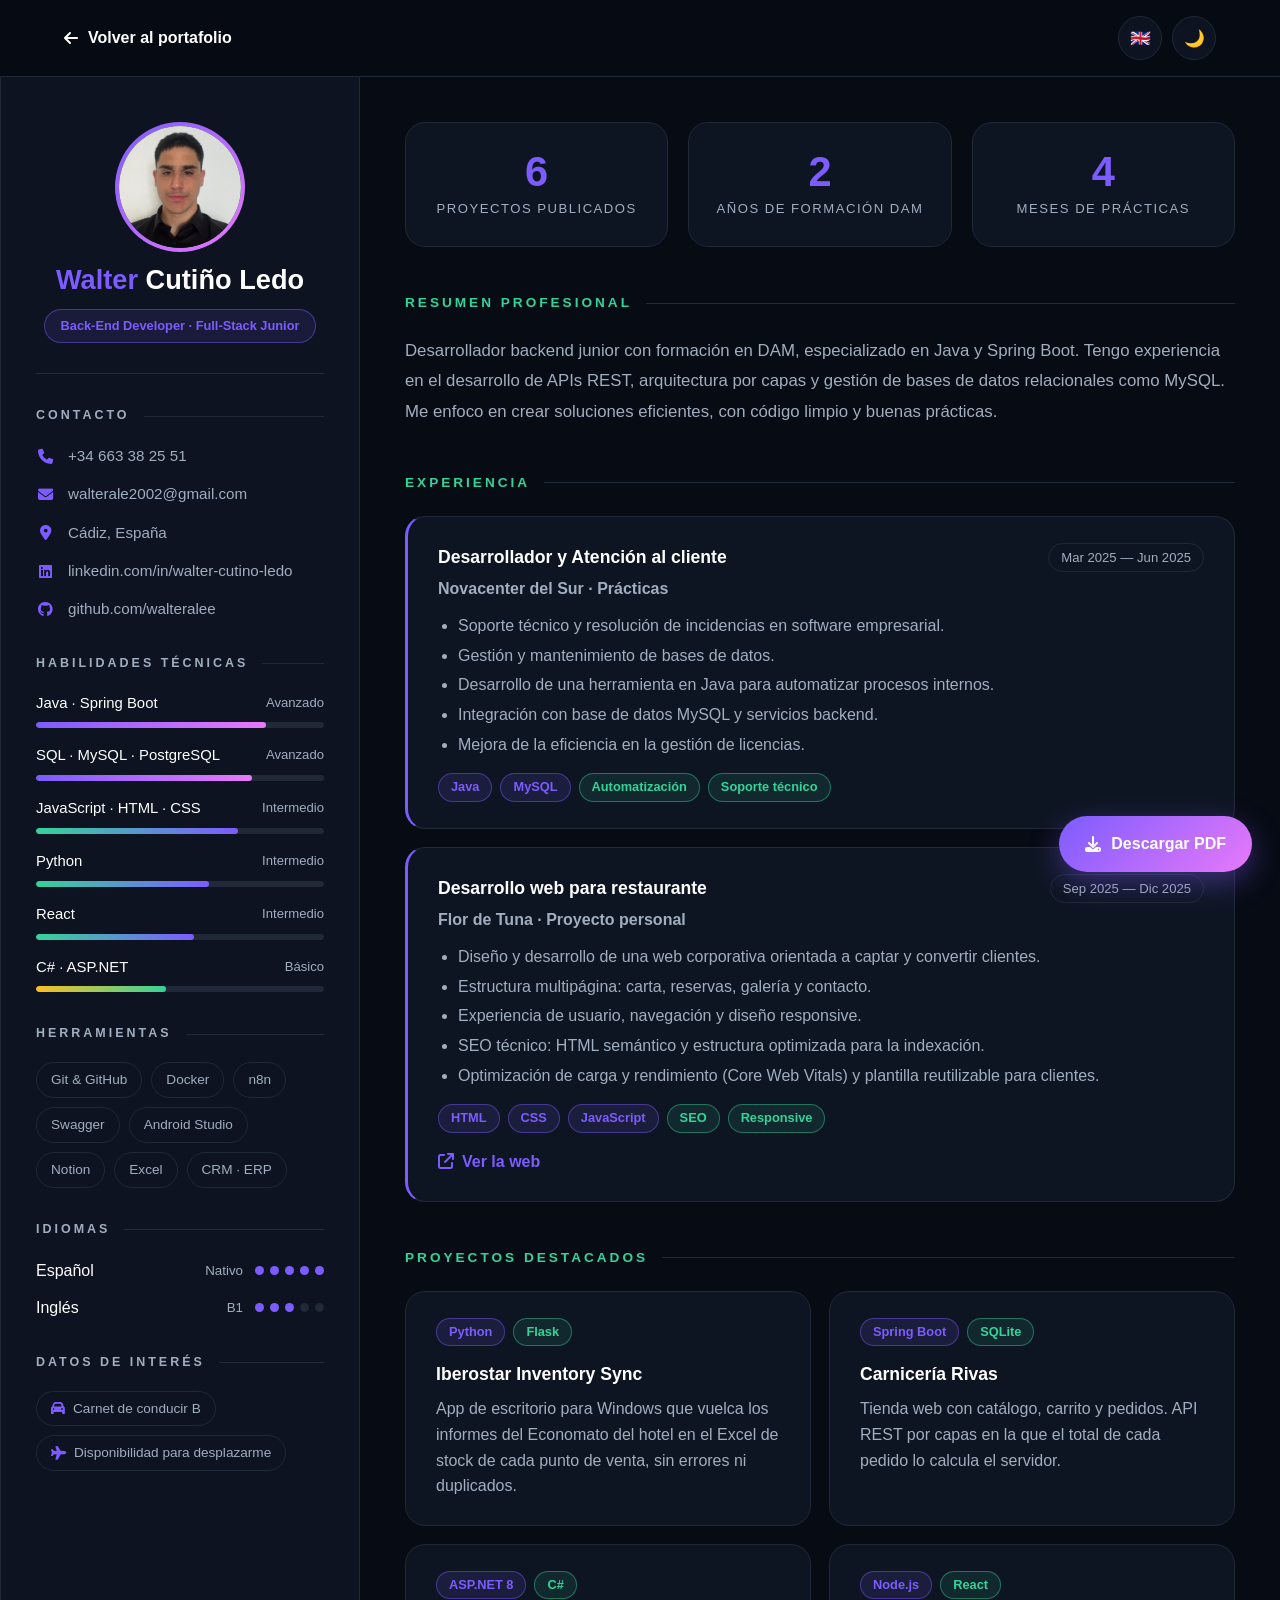
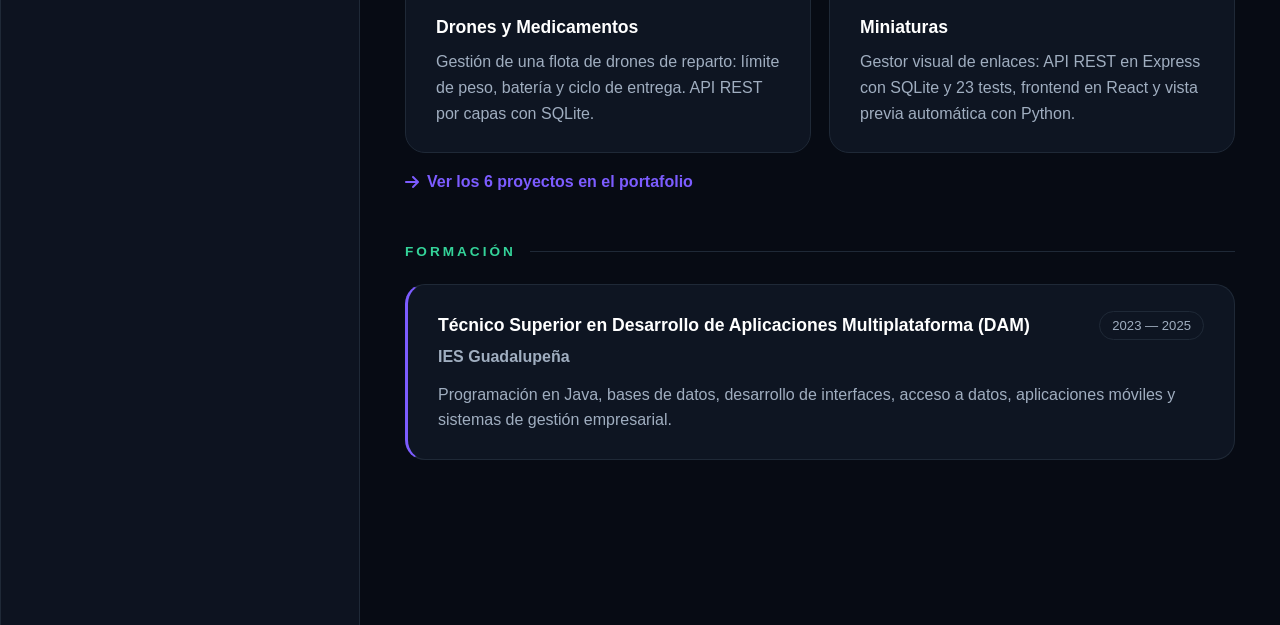
==== cv.html @ a4962644 "Añade el CV online en español e inglés, basado en el CV real y en el diseño del de Fátima" ====
<!doctype html>

<html lang="es">

<head>
  <meta charset="UTF-8" />
  <meta name="viewport" content="width=device-width, initial-scale=1.0" />

  <title>CV · Walter Cutiño Ledo</title>

  <link rel="icon" type="image/png" href="imagenes/logo.png" />

  <!-- ?v=fecha: al cambiar los estilos o scripts se sube la fecha y los navegadores descargan la versión nueva -->
  <link rel="stylesheet" href="css/cv.css?v=2026-10-24b" />

  <link rel="stylesheet" href="https://cdnjs.cloudflare.com/ajax/libs/font-awesome/6.5.2/css/all.min.css" />
</head>

<body>
  <!-- ========================= -->
  <!-- BARRA SUPERIOR -->
  <!-- ========================= -->

  <header class="cv-barra">
    <a href="index.html" class="cv-volver">
      <i class="fas fa-arrow-left"></i>
      <span class="es">Volver al portafolio</span>
      <span class="en">Back to portfolio</span>
    </a>

    <div class="cv-acciones">
      <button id="cvIdioma" title="Cambiar idioma / Change language">🇬🇧</button>
      <button id="cvTema" title="Cambiar tema">🌙</button>
    </div>
  </header>

  <main class="cv">
    <!-- ========================= -->
    <!-- COLUMNA LATERAL -->
    <!-- ========================= -->

    <aside class="cv-lateral">
      <div class="cv-perfil">
        <img class="cv-foto" src="imagenes/FOTO_LINKEDIN_ACTUAL.jpeg" alt="Walter Cutiño Ledo" />

        <h1 class="cv-nombre"><span>Walter</span> Cutiño Ledo</h1>

        <span class="cv-puesto">Back-End Developer · Full-Stack Junior</span>
      </div>

      <!-- CONTACTO -->
      <section class="cv-bloque">
        <h2 class="cv-titulo-lateral"><span class="es">Contacto</span><span class="en">Contact</span></h2>

        <ul class="cv-contacto">
          <li>
            <i class="fas fa-phone"></i>
            <a href="tel:+34663382551">+34 663 38 25 51</a>
          </li>
          <li>
            <i class="fas fa-envelope"></i>
            <a href="mailto:walterale2002@gmail.com">walterale2002@gmail.com</a>
          </li>
          <li>
            <i class="fas fa-location-dot"></i>
            <span class="es">Cádiz, España</span>
            <span class="en">Cádiz, Spain</span>
          </li>
          <li>
            <i class="fab fa-linkedin"></i>
            <a href="https://www.linkedin.com/in/walter-cutino-ledo/" target="_blank" rel="noopener">linkedin.com/in/walter-cutino-ledo</a>
          </li>
          <li>
            <i class="fab fa-github"></i>
            <a href="https://github.com/walteralee" target="_blank" rel="noopener">github.com/walteralee</a>
          </li>
        </ul>
      </section>

      <!-- HABILIDADES TÉCNICAS -->
      <section class="cv-bloque">
        <h2 class="cv-titulo-lateral"><span class="es">Habilidades técnicas</span><span class="en">Technical skills</span></h2>

        <div class="cv-habilidades">
          <div class="cv-habilidad" style="--nivel: 80%">
            <div class="cv-habilidad-cabecera">
              <span>Java · Spring Boot</span>
              <span class="cv-nivel"><span class="es">Avanzado</span><span class="en">Advanced</span></span>
            </div>
            <div class="cv-barra-nivel"><span></span></div>
          </div>

          <div class="cv-habilidad" style="--nivel: 75%">
            <div class="cv-habilidad-cabecera">
              <span>SQL · MySQL · PostgreSQL</span>
              <span class="cv-nivel"><span class="es">Avanzado</span><span class="en">Advanced</span></span>
            </div>
            <div class="cv-barra-nivel"><span></span></div>
          </div>

          <div class="cv-habilidad cv-habilidad-verde" style="--nivel: 70%">
            <div class="cv-habilidad-cabecera">
              <span>JavaScript · HTML · CSS</span>
              <span class="cv-nivel"><span class="es">Intermedio</span><span class="en">Intermediate</span></span>
            </div>
            <div class="cv-barra-nivel"><span></span></div>
          </div>

          <div class="cv-habilidad cv-habilidad-verde" style="--nivel: 60%">
            <div class="cv-habilidad-cabecera">
              <span>Python</span>
              <span class="cv-nivel"><span class="es">Intermedio</span><span class="en">Intermediate</span></span>
            </div>
            <div class="cv-barra-nivel"><span></span></div>
          </div>

          <div class="cv-habilidad cv-habilidad-verde" style="--nivel: 55%">
            <div class="cv-habilidad-cabecera">
              <span>React</span>
              <span class="cv-nivel"><span class="es">Intermedio</span><span class="en">Intermediate</span></span>
            </div>
            <div class="cv-barra-nivel"><span></span></div>
          </div>

          <div class="cv-habilidad cv-habilidad-amarillo" style="--nivel: 45%">
            <div class="cv-habilidad-cabecera">
              <span>C# · ASP.NET</span>
              <span class="cv-nivel"><span class="es">Básico</span><span class="en">Beginner</span></span>
            </div>
            <div class="cv-barra-nivel"><span></span></div>
          </div>
        </div>
      </section>

      <!-- HERRAMIENTAS -->
      <section class="cv-bloque">
        <h2 class="cv-titulo-lateral"><span class="es">Herramientas</span><span class="en">Tools</span></h2>

        <div class="cv-chips">
          <span class="cv-chip">Git &amp; GitHub</span>
          <span class="cv-chip">Docker</span>
          <span class="cv-chip">n8n</span>
          <span class="cv-chip">Swagger</span>
          <span class="cv-chip">Android Studio</span>
          <span class="cv-chip">Notion</span>
          <span class="cv-chip">Excel</span>
          <span class="cv-chip">CRM · ERP</span>
        </div>
      </section>

      <!-- IDIOMAS -->
      <section class="cv-bloque">
        <h2 class="cv-titulo-lateral"><span class="es">Idiomas</span><span class="en">Languages</span></h2>

        <ul class="cv-idiomas">
          <li>
            <span><span class="es">Español</span><span class="en">Spanish</span></span>
            <span class="cv-idioma-nivel">
              <small class="es">Nativo</small><small class="en">Native</small>
              <span class="cv-puntos" aria-hidden="true"><i class="lleno"></i><i class="lleno"></i><i class="lleno"></i><i class="lleno"></i><i class="lleno"></i></span>
            </span>
          </li>
          <li>
            <span><span class="es">Inglés</span><span class="en">English</span></span>
            <span class="cv-idioma-nivel">
              <small>B1</small>
              <span class="cv-puntos" aria-hidden="true"><i class="lleno"></i><i class="lleno"></i><i class="lleno"></i><i></i><i></i></span>
            </span>
          </li>
        </ul>
      </section>

      <!-- DATOS DE INTERÉS -->
      <section class="cv-bloque">
        <h2 class="cv-titulo-lateral"><span class="es">Datos de interés</span><span class="en">Other details</span></h2>

        <div class="cv-chips">
          <span class="cv-chip">
            <i class="fas fa-car"></i>
            <span class="es">Carnet de conducir B</span>
            <span class="en">B driving licence</span>
          </span>
          <span class="cv-chip">
            <i class="fas fa-plane"></i>
            <span class="es">Disponibilidad para desplazarme</span>
            <span class="en">Willing to travel</span>
          </span>
        </div>
      </section>
    </aside>

    <!-- ========================= -->
    <!-- COLUMNA PRINCIPAL -->
    <!-- ========================= -->

    <div class="cv-principal">
      <!-- CIFRAS -->
      <div class="cv-cifras">
        <div class="cv-cifra">
          <strong>6</strong>
          <span class="es">Proyectos publicados</span>
          <span class="en">Published projects</span>
        </div>
        <div class="cv-cifra">
          <strong>2</strong>
          <span class="es">Años de formación DAM</span>
          <span class="en">Years of DAM training</span>
        </div>
        <div class="cv-cifra">
          <strong>4</strong>
          <span class="es">Meses de prácticas</span>
          <span class="en">Months of internship</span>
        </div>
      </div>

      <!-- RESUMEN -->
      <section class="cv-seccion">
        <h2 class="cv-titulo"><span class="es">Resumen profesional</span><span class="en">Professional summary</span></h2>

        <p class="cv-resumen es">
          Desarrollador backend junior con formación en DAM, especializado en Java y Spring Boot. Tengo experiencia en
          el desarrollo de APIs REST, arquitectura por capas y gestión de bases de datos relacionales como MySQL.
          Me enfoco en crear soluciones eficientes, con código limpio y buenas prácticas.
        </p>
        <p class="cv-resumen en">
          Junior backend developer with a degree in Multiplatform Application Development (DAM), specialised in Java
          and Spring Boot. Experienced in REST API development, layered architecture and relational database
          management with MySQL. Focused on building efficient solutions with clean code and best practices.
        </p>
      </section>

      <!-- EXPERIENCIA -->
      <section class="cv-seccion">
        <h2 class="cv-titulo"><span class="es">Experiencia</span><span class="en">Experience</span></h2>

        <article class="cv-tarjeta cv-tarjeta-linea">
          <div class="cv-tarjeta-cabecera">
            <h3>
              <span class="es">Desarrollador y Atención al cliente</span>
              <span class="en">Developer and Customer Support</span>
            </h3>
            <span class="cv-fecha">
              <span class="es">Mar 2025 — Jun 2025</span>
              <span class="en">Mar 2025 — Jun 2025</span>
            </span>
          </div>

          <p class="cv-lugar">
            Novacenter del Sur ·
            <span class="es">Prácticas</span>
            <span class="en">Internship</span>
          </p>

          <ul class="cv-puntos-lista es">
            <li>Soporte técnico y resolución de incidencias en software empresarial.</li>
            <li>Gestión y mantenimiento de bases de datos.</li>
            <li>Desarrollo de una herramienta en Java para automatizar procesos internos.</li>
            <li>Integración con base de datos MySQL y servicios backend.</li>
            <li>Mejora de la eficiencia en la gestión de licencias.</li>
          </ul>
          <ul class="cv-puntos-lista en">
            <li>Provided technical support and resolved issues in enterprise software.</li>
            <li>Managed and maintained databases.</li>
            <li>Developed a Java tool to automate internal processes.</li>
            <li>Integrated solutions with MySQL databases and backend services.</li>
            <li>Improved efficiency in licence management.</li>
          </ul>

          <div class="cv-etiquetas">
            <span class="cv-etiqueta">Java</span>
            <span class="cv-etiqueta">MySQL</span>
            <span class="cv-etiqueta cv-etiqueta-verde">
              <span class="es">Automatización</span><span class="en">Automation</span>
            </span>
            <span class="cv-etiqueta cv-etiqueta-verde">
              <span class="es">Soporte técnico</span><span class="en">Technical support</span>
            </span>
          </div>
        </article>

        <article class="cv-tarjeta cv-tarjeta-linea">
          <div class="cv-tarjeta-cabecera">
            <h3>
              <span class="es">Desarrollo web para restaurante</span>
              <span class="en">Restaurant web development</span>
            </h3>
            <span class="cv-fecha">
              <span class="es">Sep 2025 — Dic 2025</span>
              <span class="en">Sep 2025 — Dec 2025</span>
            </span>
          </div>

          <p class="cv-lugar">
            Flor de Tuna ·
            <span class="es">Proyecto personal</span>
            <span class="en">Personal project</span>
          </p>

          <ul class="cv-puntos-lista es">
            <li>Diseño y desarrollo de una web corporativa orientada a captar y convertir clientes.</li>
            <li>Estructura multipágina: carta, reservas, galería y contacto.</li>
            <li>Experiencia de usuario, navegación y diseño responsive.</li>
            <li>SEO técnico: HTML semántico y estructura optimizada para la indexación.</li>
            <li>Optimización de carga y rendimiento (Core Web Vitals) y plantilla reutilizable para clientes.</li>
          </ul>
          <ul class="cv-puntos-lista en">
            <li>Designed and built a corporate website focused on customer acquisition and conversion.</li>
            <li>Multi-page structure: menu, reservations, gallery and contact.</li>
            <li>User experience, navigation and responsive design.</li>
            <li>Technical SEO: semantic HTML and an indexing-friendly structure.</li>
            <li>Load-speed and performance optimisation (Core Web Vitals) and a reusable template for clients.</li>
          </ul>

          <div class="cv-etiquetas">
            <span class="cv-etiqueta">HTML</span>
            <span class="cv-etiqueta">CSS</span>
            <span class="cv-etiqueta">JavaScript</span>
            <span class="cv-etiqueta cv-etiqueta-verde">SEO</span>
            <span class="cv-etiqueta cv-etiqueta-verde">Responsive</span>
          </div>

          <a class="cv-enlace" href="https://flor-de-tuna-brasas.netlify.app/" target="_blank" rel="noopener">
            <i class="fas fa-arrow-up-right-from-square"></i>
            <span class="es">Ver la web</span>
            <span class="en">View website</span>
          </a>
        </article>
      </section>

      <!-- PROYECTOS DESTACADOS -->
      <section class="cv-seccion">
        <h2 class="cv-titulo"><span class="es">Proyectos destacados</span><span class="en">Key projects</span></h2>

        <div class="cv-proyectos">
          <a class="cv-tarjeta cv-proyecto" href="https://github.com/walteralee/iberostar-inventory-sync" target="_blank" rel="noopener">
            <div class="cv-etiquetas">
              <span class="cv-etiqueta">Python</span>
              <span class="cv-etiqueta cv-etiqueta-verde">Flask</span>
            </div>
            <h3>Iberostar Inventory Sync</h3>
            <p class="es">App de escritorio para Windows que vuelca los informes del Economato del hotel en el Excel de stock de cada punto de venta, sin errores ni duplicados.</p>
            <p class="en">Windows desktop app that loads the hotel storeroom reports into each outlet's stock Excel, with no errors or duplicates.</p>
          </a>

          <a class="cv-tarjeta cv-proyecto" href="https://github.com/walteralee/springboot-carniceria-rivas" target="_blank" rel="noopener">
            <div class="cv-etiquetas">
              <span class="cv-etiqueta">Spring Boot</span>
              <span class="cv-etiqueta cv-etiqueta-verde">SQLite</span>
            </div>
            <h3>Carnicería Rivas</h3>
            <p class="es">Tienda web con catálogo, carrito y pedidos. API REST por capas en la que el total de cada pedido lo calcula el servidor.</p>
            <p class="en">Web shop with catalogue, cart and orders. Layered REST API where the server calculates every order total.</p>
          </a>

          <a class="cv-tarjeta cv-proyecto" href="https://github.com/walteralee/Drones-y-Medicamentos-ASP.NET" target="_blank" rel="noopener">
            <div class="cv-etiquetas">
              <span class="cv-etiqueta">ASP.NET 8</span>
              <span class="cv-etiqueta cv-etiqueta-verde">C#</span>
            </div>
            <h3>Drones y Medicamentos</h3>
            <p class="es">Gestión de una flota de drones de reparto: límite de peso, batería y ciclo de entrega. API REST por capas con SQLite.</p>
            <p class="en">Management of a delivery drone fleet: weight limits, battery and delivery cycle. Layered REST API with SQLite.</p>
          </a>

          <a class="cv-tarjeta cv-proyecto" href="https://github.com/walteralee/Miniaturas" target="_blank" rel="noopener">
            <div class="cv-etiquetas">
              <span class="cv-etiqueta">Node.js</span>
              <span class="cv-etiqueta cv-etiqueta-verde">React</span>
            </div>
            <h3>Miniaturas</h3>
            <p class="es">Gestor visual de enlaces: API REST en Express con SQLite y 23 tests, frontend en React y vista previa automática con Python.</p>
            <p class="en">Visual link manager: Express REST API with SQLite and 23 tests, React frontend and automatic previews with Python.</p>
          </a>
        </div>

        <a class="cv-enlace" href="index.html#proyectos">
          <i class="fas fa-arrow-right"></i>
          <span class="es">Ver los 6 proyectos en el portafolio</span>
          <span class="en">See all 6 projects in the portfolio</span>
        </a>
      </section>

      <!-- FORMACIÓN -->
      <section class="cv-seccion">
        <h2 class="cv-titulo"><span class="es">Formación</span><span class="en">Education</span></h2>

        <article class="cv-tarjeta cv-tarjeta-linea">
          <div class="cv-tarjeta-cabecera">
            <h3>
              <span class="es">Técnico Superior en Desarrollo de Aplicaciones Multiplataforma (DAM)</span>
              <span class="en">Higher Technician in Multiplatform Application Development (DAM)</span>
            </h3>
            <span class="cv-fecha">2023 — 2025</span>
          </div>

          <p class="cv-lugar">IES Guadalupeña</p>

          <p class="es">
            Programación en Java, bases de datos, desarrollo de interfaces, acceso a datos, aplicaciones móviles y
            sistemas de gestión empresarial.
          </p>
          <p class="en">
            Java programming, databases, user interface development, data access, mobile applications and enterprise
            management systems.
          </p>
        </article>
      </section>
    </div>
  </main>

  <!-- ========================= -->
  <!-- DESCARGAR PDF -->
  <!-- ========================= -->

  <a href="docs/Curriculum_Programador_Walter_Cutino_Ledo.pdf" download class="cv-descargar es">
    <i class="fas fa-download"></i> Descargar PDF
  </a>
  <a href="docs/Walter_Cutino_Ledo_Software_Developer_CV.pdf" download class="cv-descargar en">
    <i class="fas fa-download"></i> Download PDF
  </a>

  <script src="js/cv.js?v=2026-10-24b"></script>
</body>

</html>
---- css/cv.css ----
/* ==========================================================
   CV ONLINE — mismas variables y colores que el portafolio
========================================================== */

* {
  margin: 0;
  padding: 0;
  box-sizing: border-box;
}

:root {
  --bg-primary: #070b14;
  --bg-secondary: #0d1320;

  --card-bg: rgba(17, 24, 39, 0.75);

  --text-primary: #ffffff;
  --text-secondary: #a0aec0;

  --accent: #7c5cff;
  --accent-2: #e879f9;
  --verde: #34d399;
  --amarillo: #fbbf24;

  --border: #1f2937;
}

body.light-mode {
  --bg-primary: #f5f7fa;
  --bg-secondary: #ffffff;

  --card-bg: rgba(255, 255, 255, 0.9);

  --text-primary: #111827;
  --text-secondary: #4b5563;

  --verde: #059669;
  --amarillo: #d97706;

  --border: #d1d5db;
}

body {
  background: var(--bg-primary);
  color: var(--text-primary);

  font-family: "Segoe UI", sans-serif;

  line-height: 1.6;

  transition:
    background 0.3s,
    color 0.3s;
}

a {
  color: inherit;
}

/* ----------------------------------------------------------
   BARRA SUPERIOR
---------------------------------------------------------- */

.cv-barra {
  position: sticky;
  top: 0;

  z-index: 100;

  display: flex;

  justify-content: space-between;
  align-items: center;

  padding: 16px 5%;

  background: rgba(7, 11, 20, 0.88);

  backdrop-filter: blur(12px);

  border-bottom: 1px solid var(--border);
}

body.light-mode .cv-barra {
  background: rgba(255, 255, 255, 0.9);
}

.cv-volver {
  display: inline-flex;

  align-items: center;

  gap: 10px;

  color: var(--text-primary);

  font-weight: 700;

  text-decoration: none;

  transition: 0.3s;
}

.cv-volver:hover {
  color: var(--accent);
}

.cv-acciones {
  display: flex;

  gap: 10px;
}

.cv-acciones button {
  width: 44px;
  height: 44px;

  border: 1px solid var(--border);
  border-radius: 50%;

  background: var(--bg-secondary);

  color: var(--text-primary);

  font-size: 1.05rem;

  cursor: pointer;

  transition: 0.3s;
}

.cv-acciones button:hover {
  border-color: var(--accent);
}

/* ----------------------------------------------------------
   ESTRUCTURA EN DOS COLUMNAS
---------------------------------------------------------- */

.cv {
  max-width: 1300px;

  margin: 0 auto;

  display: grid;

  grid-template-columns: 360px minmax(0, 1fr);

  min-height: calc(100vh - 77px);
}

/* ----------------------------------------------------------
   COLUMNA LATERAL
---------------------------------------------------------- */

.cv-lateral {
  padding: 45px 35px 60px;

  background: var(--bg-secondary);

  border-right: 1px solid var(--border);
  border-left: 1px solid var(--border);
}

.cv-perfil {
  display: flex;

  flex-direction: column;

  align-items: center;

  gap: 12px;

  padding-bottom: 30px;

  border-bottom: 1px solid var(--border);

  text-align: center;
}

.cv-foto {
  width: 130px;
  height: 130px;

  object-fit: cover;

  border-radius: 50%;

  /* Borde degradado como en el portafolio */
  border: 4px solid transparent;

  background:
    linear-gradient(var(--bg-secondary), var(--bg-secondary)) padding-box,
    linear-gradient(135deg, var(--accent), var(--accent-2)) border-box;
}

.cv-nombre {
  font-size: 1.7rem;

  line-height: 1.2;
}

.cv-nombre span {
  color: var(--accent);
}

.cv-puesto {
  padding: 6px 16px;

  border: 1px solid rgba(124, 92, 255, 0.45);
  border-radius: 999px;

  background: rgba(124, 92, 255, 0.12);

  color: var(--accent);

  font-size: 0.8rem;
  font-weight: 700;

  white-space: nowrap;
}

.cv-bloque {
  margin-top: 32px;
}

/* Título pequeño con una línea a la derecha */
.cv-titulo-lateral,
.cv-titulo {
  display: flex;

  align-items: center;

  gap: 14px;

  font-weight: 800;

  letter-spacing: 3px;

  text-transform: uppercase;
}

.cv-titulo-lateral {
  margin-bottom: 18px;

  color: var(--text-secondary);

  font-size: 0.78rem;
}

.cv-titulo-lateral::after,
.cv-titulo::after {
  content: "";

  flex: 1;

  height: 1px;

  background: var(--border);
}

/* Contacto */
.cv-contacto {
  display: flex;

  flex-direction: column;

  gap: 14px;

  list-style: none;
}

.cv-contacto li {
  display: flex;

  align-items: center;

  gap: 14px;

  color: var(--text-secondary);

  font-size: 0.95rem;
}

.cv-contacto i {
  width: 18px;

  color: var(--accent);

  text-align: center;
}

.cv-contacto a {
  text-decoration: none;

  overflow-wrap: anywhere;

  transition: 0.3s;
}

.cv-contacto a:hover {
  color: var(--accent);
}

/* Habilidades con barra */
.cv-habilidades {
  display: flex;

  flex-direction: column;

  gap: 16px;
}

.cv-habilidad-cabecera {
  display: flex;

  justify-content: space-between;

  gap: 10px;

  margin-bottom: 7px;

  font-size: 0.93rem;
}

.cv-nivel {
  flex-shrink: 0;

  color: var(--text-secondary);

  font-size: 0.82rem;
}

.cv-barra-nivel {
  height: 6px;

  border-radius: 999px;

  background: var(--border);

  overflow: hidden;
}

.cv-barra-nivel span {
  display: block;

  width: var(--nivel);
  height: 100%;

  border-radius: inherit;

  background: linear-gradient(90deg, var(--accent), var(--accent-2));
}

.cv-habilidad-verde .cv-barra-nivel span {
  background: linear-gradient(90deg, var(--verde), var(--accent));
}

.cv-habilidad-amarillo .cv-barra-nivel span {
  background: linear-gradient(90deg, var(--amarillo), var(--verde));
}

/* Chips */
.cv-chips {
  display: flex;

  flex-wrap: wrap;

  gap: 9px;
}

.cv-chip {
  display: inline-flex;

  align-items: center;

  gap: 8px;

  padding: 6px 14px;

  border: 1px solid var(--border);
  border-radius: 999px;

  color: var(--text-secondary);

  font-size: 0.85rem;
}

.cv-chip i {
  color: var(--accent);
}

/* Idiomas con puntos */
.cv-idiomas {
  display: flex;

  flex-direction: column;

  gap: 12px;

  list-style: none;
}

.cv-idiomas li {
  display: flex;

  justify-content: space-between;
  align-items: center;
}

.cv-idioma-nivel {
  display: flex;

  align-items: center;

  gap: 12px;
}

.cv-idioma-nivel small {
  color: var(--text-secondary);
}

/* 5 puntos: los rellenos marcan el nivel */
.cv-puntos {
  display: flex;

  gap: 6px;
}

.cv-puntos i {
  width: 9px;
  height: 9px;

  border-radius: 50%;

  background: var(--border);
}

.cv-puntos i.lleno {
  background: var(--accent);
}

/* ----------------------------------------------------------
   COLUMNA PRINCIPAL
---------------------------------------------------------- */

.cv-principal {
  padding: 45px 45px 120px;
}

.cv-cifras {
  display: grid;

  grid-template-columns: repeat(3, 1fr);

  gap: 20px;

  margin-bottom: 45px;
}

.cv-cifra {
  padding: 26px 20px;

  border: 1px solid var(--border);
  border-radius: 20px;

  background: var(--card-bg);

  text-align: center;
}

.cv-cifra strong {
  display: block;

  color: var(--accent);

  font-size: 2.6rem;

  line-height: 1.1;
}

.cv-cifra span {
  color: var(--text-secondary);

  font-size: 0.82rem;

  letter-spacing: 1.5px;

  text-transform: uppercase;
}

.cv-seccion {
  margin-bottom: 45px;
}

.cv-titulo {
  margin-bottom: 22px;

  color: var(--verde);

  font-size: 0.85rem;
}

.cv-resumen {
  color: var(--text-secondary);

  font-size: 1.05rem;

  line-height: 1.8;
}

/* Tarjetas */
.cv-tarjeta {
  display: block;

  padding: 26px 30px;

  border: 1px solid var(--border);
  border-radius: 20px;

  background: var(--card-bg);

  text-decoration: none;
}

.cv-tarjeta + .cv-tarjeta {
  margin-top: 18px;
}

.cv-tarjeta-linea {
  border-left: 3px solid var(--accent);
}

.cv-tarjeta-cabecera {
  display: flex;

  justify-content: space-between;
  align-items: flex-start;

  gap: 15px;
}

.cv-tarjeta h3 {
  font-size: 1.1rem;
}

.cv-fecha {
  flex-shrink: 0;

  padding: 3px 12px;

  border: 1px solid var(--border);
  border-radius: 999px;

  color: var(--text-secondary);

  font-size: 0.82rem;

  white-space: nowrap;
}

.cv-lugar {
  margin: 4px 0 12px;

  color: var(--accent);
  font-weight: 600;
}

.cv-tarjeta p {
  color: var(--text-secondary);
}

.cv-puntos-lista {
  padding-left: 20px;

  color: var(--text-secondary);
}

.cv-puntos-lista li + li {
  margin-top: 4px;
}

.cv-etiquetas {
  display: flex;

  flex-wrap: wrap;

  gap: 8px;

  margin-top: 16px;
}

.cv-etiqueta {
  padding: 3px 12px;

  border: 1px solid rgba(124, 92, 255, 0.45);
  border-radius: 999px;

  background: rgba(124, 92, 255, 0.12);

  color: var(--accent);

  font-size: 0.8rem;
  font-weight: 700;
}

.cv-etiqueta-verde {
  border-color: rgba(52, 211, 153, 0.45);

  background: rgba(52, 211, 153, 0.1);

  color: var(--verde);
}

.cv-enlace {
  display: inline-flex;

  align-items: center;

  gap: 8px;

  margin-top: 16px;

  color: var(--accent);

  font-weight: 700;

  text-decoration: none;
}

.cv-enlace:hover {
  text-decoration: underline;
}

/* Proyectos en cuadrícula de 2 */
.cv-proyectos {
  display: grid;

  grid-template-columns: repeat(2, 1fr);

  gap: 18px;
}

.cv-proyectos .cv-tarjeta + .cv-tarjeta {
  margin-top: 0;
}

.cv-proyecto {
  transition:
    transform 0.3s,
    border-color 0.3s;
}

.cv-proyecto:hover {
  transform: translateY(-4px);

  border-color: var(--accent);
}

.cv-proyecto .cv-etiquetas {
  margin: 0 0 14px;
}

.cv-proyecto h3 {
  margin-bottom: 8px;
}

/* ----------------------------------------------------------
   BOTÓN FLOTANTE "DESCARGAR PDF"
---------------------------------------------------------- */

.cv-descargar {
  position: fixed;

  right: 28px;
  bottom: 28px;

  z-index: 100;

  display: inline-flex;

  align-items: center;

  gap: 10px;

  padding: 15px 26px;

  border-radius: 999px;

  background: linear-gradient(135deg, var(--accent), var(--accent-2));

  color: white;

  font-weight: 700;

  text-decoration: none;

  box-shadow: 0 10px 30px rgba(124, 92, 255, 0.4);

  transition: transform 0.3s;
}

.cv-descargar:hover {
  transform: translateY(-3px);
}

/* ==========================================================
   RESPONSIVE
========================================================== */

/* ----------------------------------------------------------
   TABLETS — HASTA 950 PX: una sola columna
---------------------------------------------------------- */

@media (max-width: 950px) {
  .cv {
    grid-template-columns: 1fr;
  }

  .cv-lateral {
    border-left: none;
    border-right: none;
    border-bottom: 1px solid var(--border);
  }
}

/* ----------------------------------------------------------
   MÓVILES — HASTA 600 PX
---------------------------------------------------------- */

@media (max-width: 600px) {
  .cv-lateral {
    padding: 35px 22px 40px;
  }

  .cv-principal {
    padding: 35px 18px 110px;
  }

  .cv-cifras {
    gap: 10px;
  }

  .cv-cifra {
    padding: 18px 8px;
  }

  .cv-cifra strong {
    font-size: 2rem;
  }

  .cv-cifra span {
    font-size: 0.68rem;

    letter-spacing: 0.5px;
  }

  .cv-proyectos {
    grid-template-columns: 1fr;
  }

  .cv-tarjeta {
    padding: 22px 20px;
  }

  .cv-tarjeta-cabecera {
    flex-direction: column;

    gap: 8px;
  }

  .cv-volver span {
    display: none;
  }

  .cv-descargar {
    right: 16px;
    bottom: 16px;

    padding: 13px 20px;
  }
}
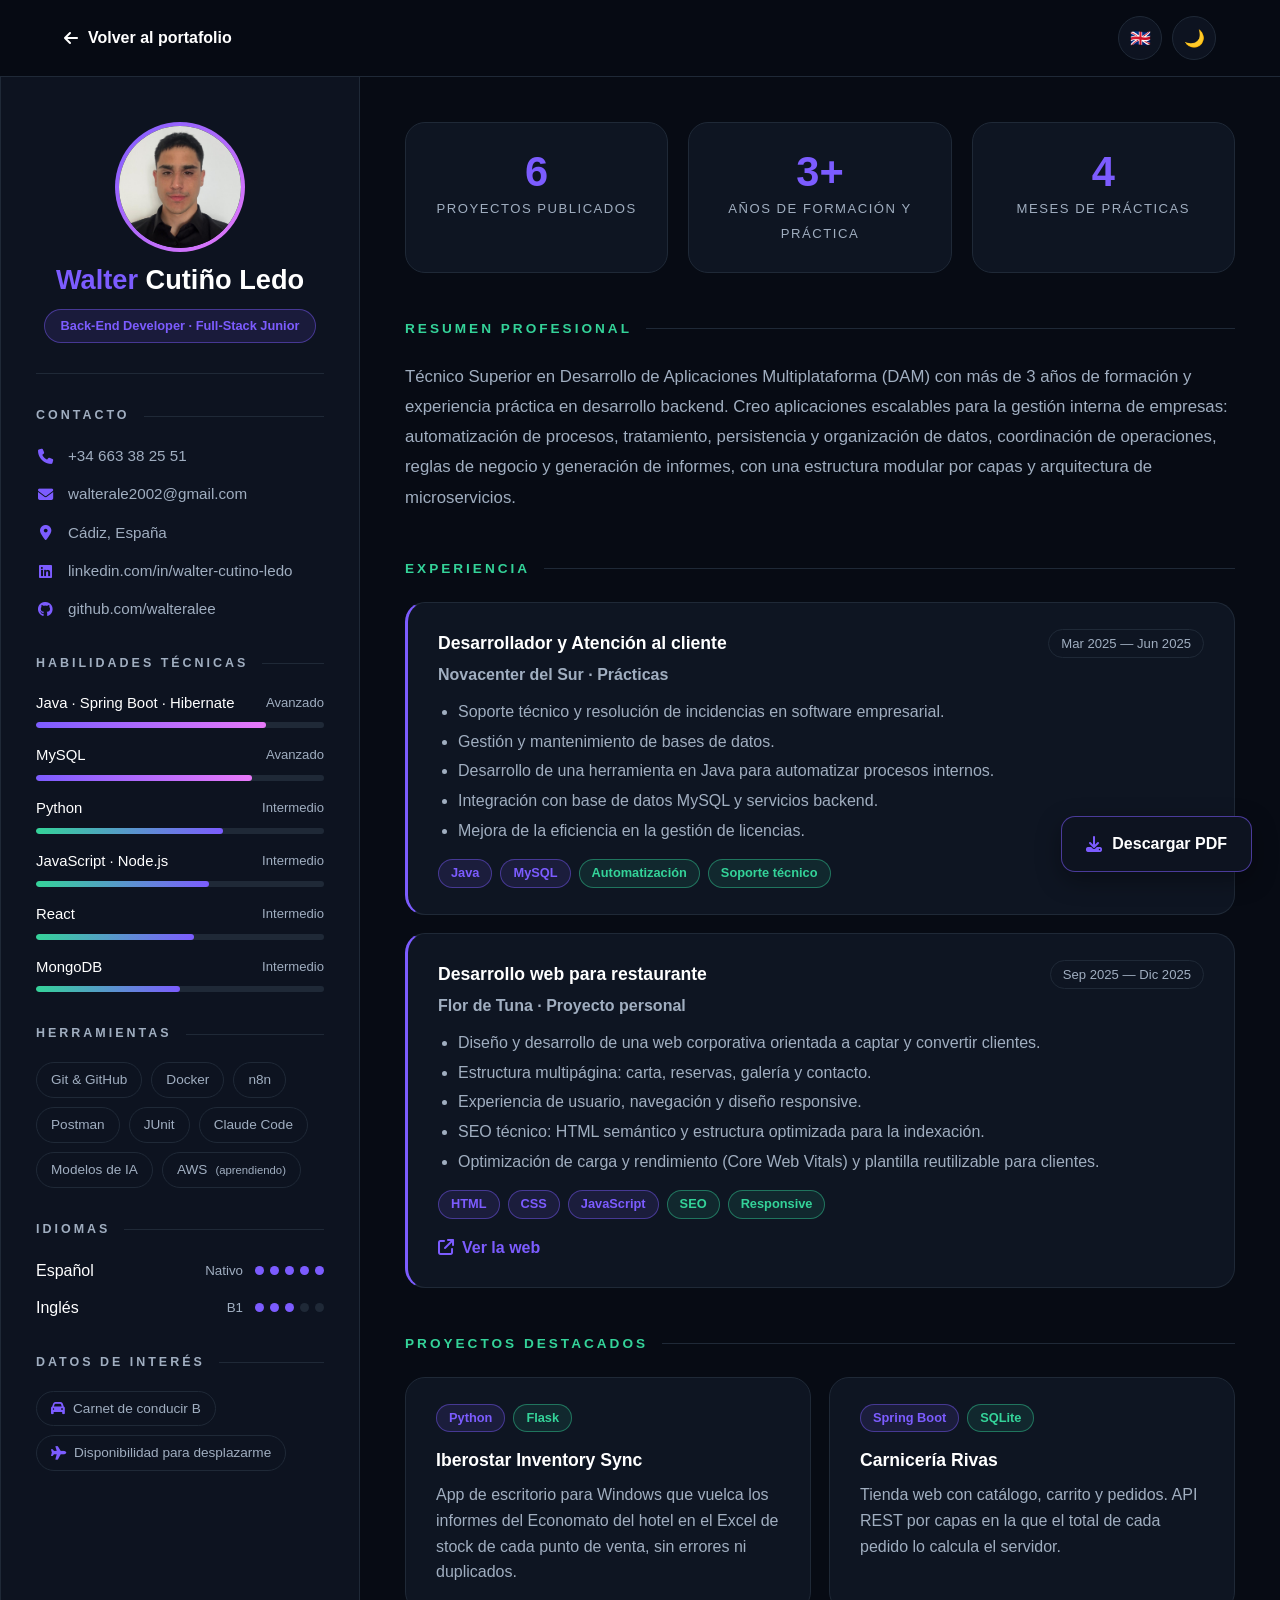
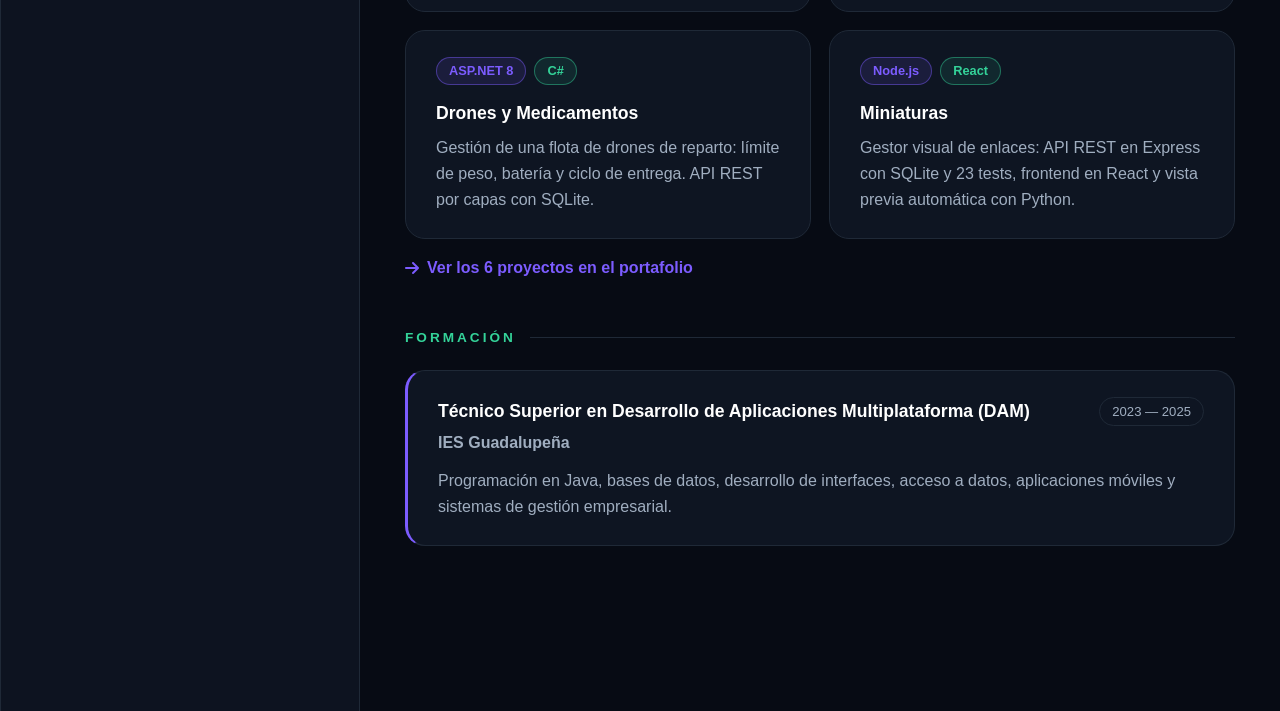
==== commit c0727b82: "CV: resumen basado en el index, habilidades y herramientas iguales que en el index, Claude Code e IA" ====
--- a/cv.html
+++ b/cv.html
@@ -11,7 +11,7 @@
   <link rel="icon" type="image/png" href="imagenes/logo.png" />
 
   <!-- ?v=fecha: al cambiar los estilos o scripts se sube la fecha y los navegadores descargan la versión nueva -->
-  <link rel="stylesheet" href="css/cv.css?v=2026-10-24b" />
+  <link rel="stylesheet" href="css/cv.css?v=2026-10-24c" />
 
   <link rel="stylesheet" href="https://cdnjs.cloudflare.com/ajax/libs/font-awesome/6.5.2/css/all.min.css" />
 </head>
@@ -84,7 +84,7 @@
         <div class="cv-habilidades">
           <div class="cv-habilidad" style="--nivel: 80%">
             <div class="cv-habilidad-cabecera">
-              <span>Java · Spring Boot</span>
+              <span>Java · Spring Boot · Hibernate</span>
               <span class="cv-nivel"><span class="es">Avanzado</span><span class="en">Advanced</span></span>
             </div>
             <div class="cv-barra-nivel"><span></span></div>
@@ -92,21 +92,13 @@
 
           <div class="cv-habilidad" style="--nivel: 75%">
             <div class="cv-habilidad-cabecera">
-              <span>SQL · MySQL · PostgreSQL</span>
+              <span>MySQL</span>
               <span class="cv-nivel"><span class="es">Avanzado</span><span class="en">Advanced</span></span>
             </div>
             <div class="cv-barra-nivel"><span></span></div>
           </div>
 
-          <div class="cv-habilidad cv-habilidad-verde" style="--nivel: 70%">
-            <div class="cv-habilidad-cabecera">
-              <span>JavaScript · HTML · CSS</span>
-              <span class="cv-nivel"><span class="es">Intermedio</span><span class="en">Intermediate</span></span>
-            </div>
-            <div class="cv-barra-nivel"><span></span></div>
-          </div>
-
-          <div class="cv-habilidad cv-habilidad-verde" style="--nivel: 60%">
+          <div class="cv-habilidad cv-habilidad-verde" style="--nivel: 65%">
             <div class="cv-habilidad-cabecera">
               <span>Python</span>
               <span class="cv-nivel"><span class="es">Intermedio</span><span class="en">Intermediate</span></span>
@@ -114,6 +106,14 @@
             <div class="cv-barra-nivel"><span></span></div>
           </div>
 
+          <div class="cv-habilidad cv-habilidad-verde" style="--nivel: 60%">
+            <div class="cv-habilidad-cabecera">
+              <span>JavaScript · Node.js</span>
+              <span class="cv-nivel"><span class="es">Intermedio</span><span class="en">Intermediate</span></span>
+            </div>
+            <div class="cv-barra-nivel"><span></span></div>
+          </div>
+
           <div class="cv-habilidad cv-habilidad-verde" style="--nivel: 55%">
             <div class="cv-habilidad-cabecera">
               <span>React</span>
@@ -122,10 +122,10 @@
             <div class="cv-barra-nivel"><span></span></div>
           </div>
 
-          <div class="cv-habilidad cv-habilidad-amarillo" style="--nivel: 45%">
-            <div class="cv-habilidad-cabecera">
-              <span>C# · ASP.NET</span>
-              <span class="cv-nivel"><span class="es">Básico</span><span class="en">Beginner</span></span>
+          <div class="cv-habilidad cv-habilidad-verde" style="--nivel: 50%">
+            <div class="cv-habilidad-cabecera">
+              <span>MongoDB</span>
+              <span class="cv-nivel"><span class="es">Intermedio</span><span class="en">Intermediate</span></span>
             </div>
             <div class="cv-barra-nivel"><span></span></div>
           </div>
@@ -140,11 +140,11 @@
           <span class="cv-chip">Git &amp; GitHub</span>
           <span class="cv-chip">Docker</span>
           <span class="cv-chip">n8n</span>
-          <span class="cv-chip">Swagger</span>
-          <span class="cv-chip">Android Studio</span>
-          <span class="cv-chip">Notion</span>
-          <span class="cv-chip">Excel</span>
-          <span class="cv-chip">CRM · ERP</span>
+          <span class="cv-chip">Postman</span>
+          <span class="cv-chip">JUnit</span>
+          <span class="cv-chip">Claude Code</span>
+          <span class="cv-chip"><span class="es">Modelos de IA</span><span class="en">AI models</span></span>
+          <span class="cv-chip">AWS <small class="es">(aprendiendo)</small><small class="en">(learning)</small></span>
         </div>
       </section>
 
@@ -202,9 +202,9 @@
           <span class="en">Published projects</span>
         </div>
         <div class="cv-cifra">
-          <strong>2</strong>
-          <span class="es">Años de formación DAM</span>
-          <span class="en">Years of DAM training</span>
+          <strong>3+</strong>
+          <span class="es">Años de formación y práctica</span>
+          <span class="en">Years of training and practice</span>
         </div>
         <div class="cv-cifra">
           <strong>4</strong>
@@ -218,14 +218,16 @@
         <h2 class="cv-titulo"><span class="es">Resumen profesional</span><span class="en">Professional summary</span></h2>
 
         <p class="cv-resumen es">
-          Desarrollador backend junior con formación en DAM, especializado en Java y Spring Boot. Tengo experiencia en
-          el desarrollo de APIs REST, arquitectura por capas y gestión de bases de datos relacionales como MySQL.
-          Me enfoco en crear soluciones eficientes, con código limpio y buenas prácticas.
+          Técnico Superior en Desarrollo de Aplicaciones Multiplataforma (DAM) con más de 3 años de formación y
+          experiencia práctica en desarrollo backend. Creo aplicaciones escalables para la gestión interna de empresas:
+          automatización de procesos, tratamiento, persistencia y organización de datos, coordinación de operaciones,
+          reglas de negocio y generación de informes, con una estructura modular por capas y arquitectura de microservicios.
         </p>
         <p class="cv-resumen en">
-          Junior backend developer with a degree in Multiplatform Application Development (DAM), specialised in Java
-          and Spring Boot. Experienced in REST API development, layered architecture and relational database
-          management with MySQL. Focused on building efficient solutions with clean code and best practices.
+          Higher Technician in Multiplatform Application Development (DAM) with over 3 years of training and hands-on
+          experience in backend development. I build scalable applications for companies' internal management: process
+          automation, data handling, persistence and organisation, operations coordination, business rules and report
+          generation, following a modular layered structure and a microservices architecture.
         </p>
       </section>
 
@@ -419,7 +421,7 @@
     <i class="fas fa-download"></i> Download PDF
   </a>
 
-  <script src="js/cv.js?v=2026-10-24b"></script>
+  <script src="js/cv.js?v=2026-10-24c"></script>
 </body>
 
 </html>
--- a/css/cv.css
+++ b/css/cv.css
@@ -683,25 +683,48 @@
 
   gap: 10px;
 
-  padding: 15px 26px;
-
-  border-radius: 999px;
-
-  background: linear-gradient(135deg, var(--accent), var(--accent-2));
+  padding: 14px 24px;
+
+  /* Sobrio: fondo oscuro como las tarjetas, borde morado del portafolio y sin degradados */
+  border: 1px solid rgba(124, 92, 255, 0.55);
+  border-radius: 14px;
+
+  background: var(--bg-secondary);
+
+  color: var(--text-primary);
+
+  font-weight: 700;
+
+  text-decoration: none;
+
+  box-shadow: 0 8px 24px rgba(0, 0, 0, 0.35);
+
+  transition:
+    background 0.3s,
+    border-color 0.3s,
+    color 0.3s;
+}
+
+.cv-descargar i {
+  color: var(--accent);
+
+  transition: color 0.3s;
+}
+
+.cv-descargar:hover {
+  border-color: var(--accent);
+
+  background: var(--accent);
 
   color: white;
-
-  font-weight: 700;
-
-  text-decoration: none;
-
-  box-shadow: 0 10px 30px rgba(124, 92, 255, 0.4);
-
-  transition: transform 0.3s;
-}
-
-.cv-descargar:hover {
-  transform: translateY(-3px);
+}
+
+.cv-descargar:hover i {
+  color: white;
+}
+
+body.light-mode .cv-descargar {
+  box-shadow: 0 8px 24px rgba(17, 24, 39, 0.12);
 }
 
 /* ==========================================================
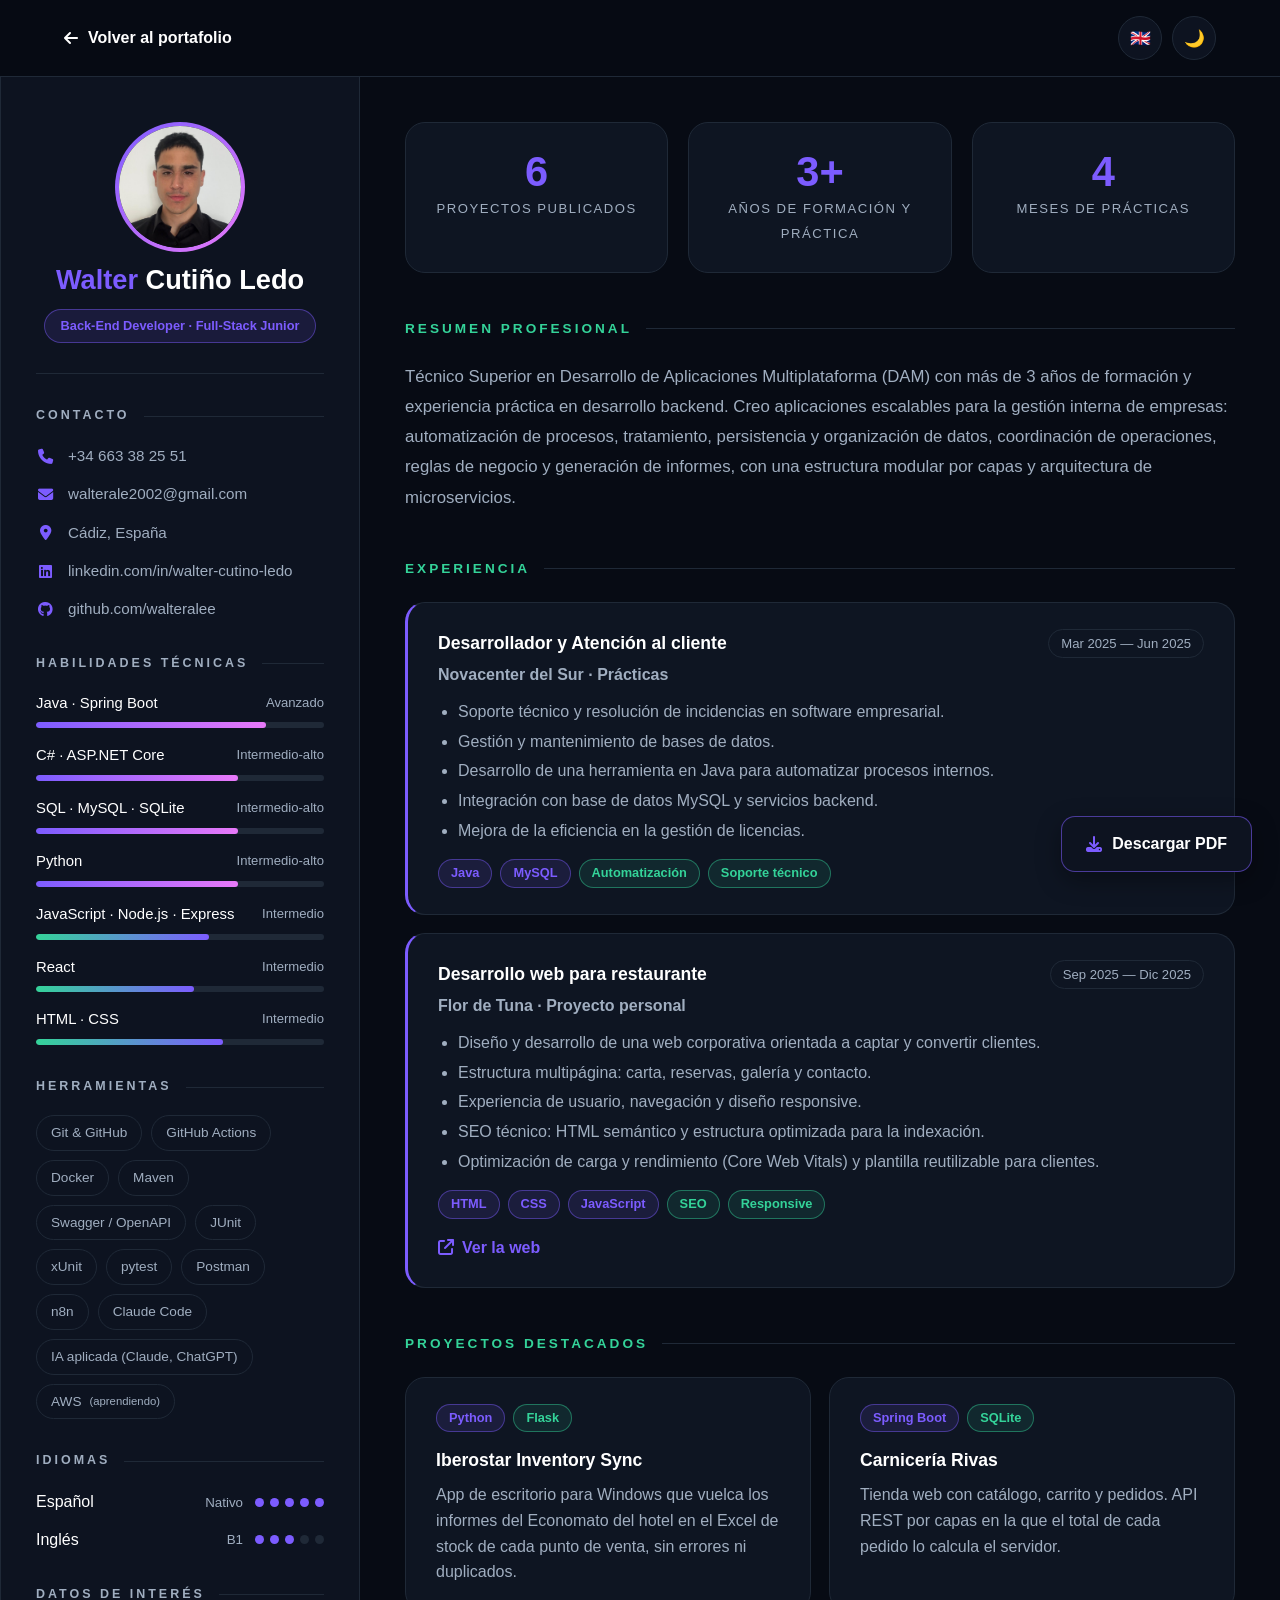
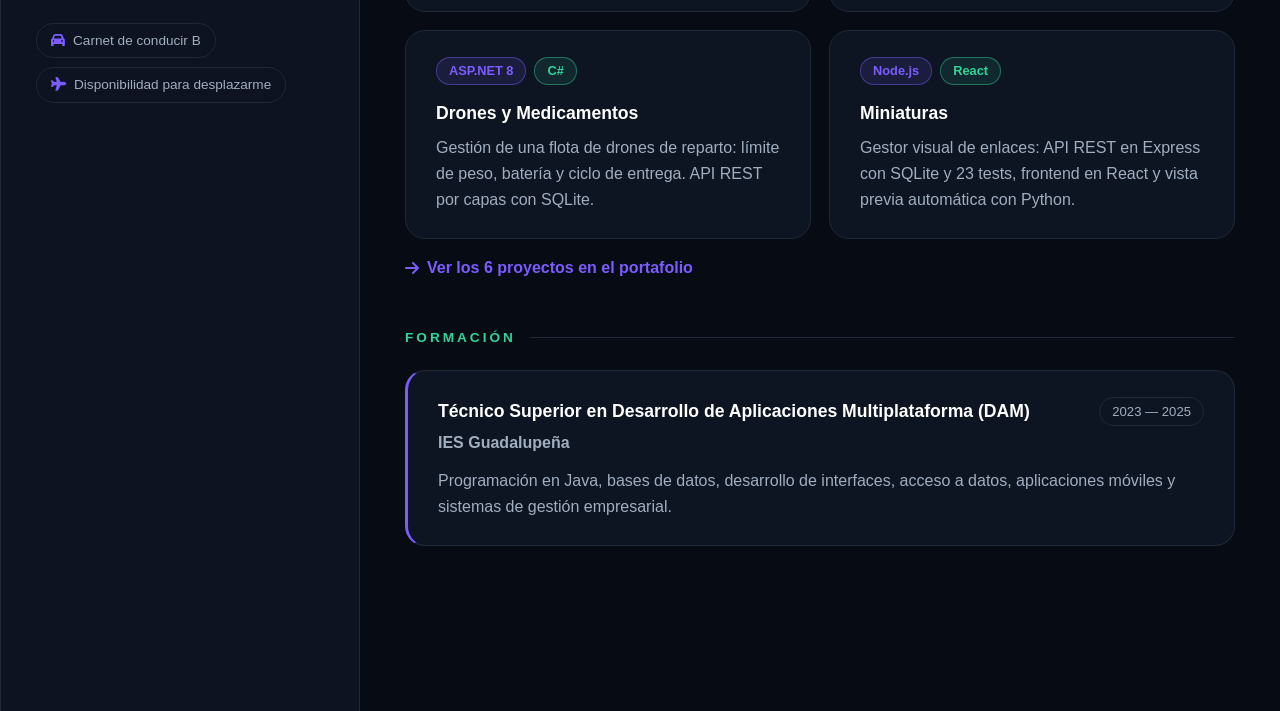
==== commit 0d46a58e: "Habilidades y herramientas revisadas: C#, SQLite, HTML/CSS, Express y nuevas herramientas; fuera Hib" ====
--- a/cv.html
+++ b/cv.html
@@ -11,7 +11,7 @@
   <link rel="icon" type="image/png" href="imagenes/logo.png" />
 
   <!-- ?v=fecha: al cambiar los estilos o scripts se sube la fecha y los navegadores descargan la versión nueva -->
-  <link rel="stylesheet" href="css/cv.css?v=2026-10-24c" />
+  <link rel="stylesheet" href="css/cv.css?v=2026-10-29" />
 
   <link rel="stylesheet" href="https://cdnjs.cloudflare.com/ajax/libs/font-awesome/6.5.2/css/all.min.css" />
 </head>
@@ -81,34 +81,43 @@
       <section class="cv-bloque">
         <h2 class="cv-titulo-lateral"><span class="es">Habilidades técnicas</span><span class="en">Technical skills</span></h2>
 
+        <!-- Barras moradas: Avanzado e Intermedio-alto (70 % o más). Verdes: Intermedio -->
         <div class="cv-habilidades">
           <div class="cv-habilidad" style="--nivel: 80%">
             <div class="cv-habilidad-cabecera">
-              <span>Java · Spring Boot · Hibernate</span>
+              <span>Java · Spring Boot</span>
               <span class="cv-nivel"><span class="es">Avanzado</span><span class="en">Advanced</span></span>
             </div>
             <div class="cv-barra-nivel"><span></span></div>
           </div>
 
-          <div class="cv-habilidad" style="--nivel: 75%">
-            <div class="cv-habilidad-cabecera">
-              <span>MySQL</span>
-              <span class="cv-nivel"><span class="es">Avanzado</span><span class="en">Advanced</span></span>
-            </div>
-            <div class="cv-barra-nivel"><span></span></div>
-          </div>
-
-          <div class="cv-habilidad cv-habilidad-verde" style="--nivel: 65%">
+          <div class="cv-habilidad" style="--nivel: 70%">
+            <div class="cv-habilidad-cabecera">
+              <span>C# · ASP.NET Core</span>
+              <span class="cv-nivel"><span class="es">Intermedio-alto</span><span class="en">Upper-intermediate</span></span>
+            </div>
+            <div class="cv-barra-nivel"><span></span></div>
+          </div>
+
+          <div class="cv-habilidad" style="--nivel: 70%">
+            <div class="cv-habilidad-cabecera">
+              <span>SQL · MySQL · SQLite</span>
+              <span class="cv-nivel"><span class="es">Intermedio-alto</span><span class="en">Upper-intermediate</span></span>
+            </div>
+            <div class="cv-barra-nivel"><span></span></div>
+          </div>
+
+          <div class="cv-habilidad" style="--nivel: 70%">
             <div class="cv-habilidad-cabecera">
               <span>Python</span>
-              <span class="cv-nivel"><span class="es">Intermedio</span><span class="en">Intermediate</span></span>
+              <span class="cv-nivel"><span class="es">Intermedio-alto</span><span class="en">Upper-intermediate</span></span>
             </div>
             <div class="cv-barra-nivel"><span></span></div>
           </div>
 
           <div class="cv-habilidad cv-habilidad-verde" style="--nivel: 60%">
             <div class="cv-habilidad-cabecera">
-              <span>JavaScript · Node.js</span>
+              <span>JavaScript · Node.js · Express</span>
               <span class="cv-nivel"><span class="es">Intermedio</span><span class="en">Intermediate</span></span>
             </div>
             <div class="cv-barra-nivel"><span></span></div>
@@ -122,9 +131,9 @@
             <div class="cv-barra-nivel"><span></span></div>
           </div>
 
-          <div class="cv-habilidad cv-habilidad-verde" style="--nivel: 50%">
-            <div class="cv-habilidad-cabecera">
-              <span>MongoDB</span>
+          <div class="cv-habilidad cv-habilidad-verde" style="--nivel: 65%">
+            <div class="cv-habilidad-cabecera">
+              <span>HTML · CSS</span>
               <span class="cv-nivel"><span class="es">Intermedio</span><span class="en">Intermediate</span></span>
             </div>
             <div class="cv-barra-nivel"><span></span></div>
@@ -138,12 +147,17 @@
 
         <div class="cv-chips">
           <span class="cv-chip">Git &amp; GitHub</span>
+          <span class="cv-chip">GitHub Actions</span>
           <span class="cv-chip">Docker</span>
+          <span class="cv-chip">Maven</span>
+          <span class="cv-chip">Swagger / OpenAPI</span>
+          <span class="cv-chip">JUnit</span>
+          <span class="cv-chip">xUnit</span>
+          <span class="cv-chip">pytest</span>
+          <span class="cv-chip">Postman</span>
           <span class="cv-chip">n8n</span>
-          <span class="cv-chip">Postman</span>
-          <span class="cv-chip">JUnit</span>
           <span class="cv-chip">Claude Code</span>
-          <span class="cv-chip"><span class="es">Modelos de IA</span><span class="en">AI models</span></span>
+          <span class="cv-chip"><span class="es">IA aplicada (Claude, ChatGPT)</span><span class="en">Applied AI (Claude, ChatGPT)</span></span>
           <span class="cv-chip">AWS <small class="es">(aprendiendo)</small><small class="en">(learning)</small></span>
         </div>
       </section>
@@ -421,7 +435,7 @@
     <i class="fas fa-download"></i> Download PDF
   </a>
 
-  <script src="js/cv.js?v=2026-10-24c"></script>
+  <script src="js/cv.js?v=2026-10-29"></script>
 </body>
 
 </html>
--- a/css/cv.css
+++ b/css/cv.css
@@ -22,22 +22,34 @@
   --verde: #34d399;
   --amarillo: #fbbf24;
 
+  /* Morado de los textos: en oscuro es el mismo morado; en claro, uno más profundo */
+  --accent-text: #7c5cff;
+
   --border: #1f2937;
 }
 
+/* Mismo modo claro que el portafolio: blanco roto lila, tarjetas blancas con
+   borde y sombra morada suave, y el morado profundo para los textos */
 body.light-mode {
-  --bg-primary: #f5f7fa;
-  --bg-secondary: #ffffff;
-
-  --card-bg: rgba(255, 255, 255, 0.9);
-
-  --text-primary: #111827;
-  --text-secondary: #4b5563;
-
-  --verde: #059669;
+  --bg-primary: #f6f4fb;
+  --bg-secondary: #f6f4fb;
+
+  --card-bg: #ffffff;
+
+  --text-primary: #1c1830;
+  --text-secondary: #4a4560;
+
+  --accent-text: #5b3fd6;
+
+  /* Verde más oscuro para que los títulos verdes se lean bien sobre claro */
+  --verde: #047857;
   --amarillo: #d97706;
 
-  --border: #d1d5db;
+  --border: #e7e2f3;
+  --border-hover: #cfc4f2;
+
+  --shadow: 0 4px 20px rgba(91, 63, 214, 0.08);
+  --shadow-hover: 0 10px 30px rgba(91, 63, 214, 0.16);
 }
 
 body {
@@ -82,7 +94,7 @@
 }
 
 body.light-mode .cv-barra {
-  background: rgba(255, 255, 255, 0.9);
+  background: rgba(246, 244, 251, 0.88);
 }
 
 .cv-volver {
@@ -102,7 +114,7 @@
 }
 
 .cv-volver:hover {
-  color: var(--accent);
+  color: var(--accent-text);
 }
 
 .cv-acciones {
@@ -201,7 +213,7 @@
 }
 
 .cv-nombre span {
-  color: var(--accent);
+  color: var(--accent-text);
 }
 
 .cv-puesto {
@@ -212,7 +224,7 @@
 
   background: rgba(124, 92, 255, 0.12);
 
-  color: var(--accent);
+  color: var(--accent-text);
 
   font-size: 0.8rem;
   font-weight: 700;
@@ -285,7 +297,7 @@
 .cv-contacto i {
   width: 18px;
 
-  color: var(--accent);
+  color: var(--accent-text);
 
   text-align: center;
 }
@@ -299,7 +311,7 @@
 }
 
 .cv-contacto a:hover {
-  color: var(--accent);
+  color: var(--accent-text);
 }
 
 /* Habilidades con barra */
@@ -387,7 +399,7 @@
 }
 
 .cv-chip i {
-  color: var(--accent);
+  color: var(--accent-text);
 }
 
 /* Idiomas con puntos */
@@ -472,7 +484,7 @@
 .cv-cifra strong {
   display: block;
 
-  color: var(--accent);
+  color: var(--accent-text);
 
   font-size: 2.6rem;
 
@@ -562,7 +574,7 @@
 .cv-lugar {
   margin: 4px 0 12px;
 
-  color: var(--accent);
+  color: var(--accent-text);
   font-weight: 600;
 }
 
@@ -598,7 +610,7 @@
 
   background: rgba(124, 92, 255, 0.12);
 
-  color: var(--accent);
+  color: var(--accent-text);
 
   font-size: 0.8rem;
   font-weight: 700;
@@ -621,7 +633,7 @@
 
   margin-top: 16px;
 
-  color: var(--accent);
+  color: var(--accent-text);
 
   font-weight: 700;
 
@@ -706,7 +718,7 @@
 }
 
 .cv-descargar i {
-  color: var(--accent);
+  color: var(--accent-text);
 
   transition: color 0.3s;
 }
@@ -724,7 +736,54 @@
 }
 
 body.light-mode .cv-descargar {
-  box-shadow: 0 8px 24px rgba(17, 24, 39, 0.12);
+  background: var(--card-bg);
+
+  box-shadow: var(--shadow-hover);
+}
+
+body.light-mode .cv-descargar:hover {
+  background: var(--accent);
+}
+
+/* ----------------------------------------------------------
+   MODO CLARO: botones, tarjetas, píldoras y etiquetas
+---------------------------------------------------------- */
+
+body.light-mode .cv-acciones button {
+  background: var(--card-bg);
+}
+
+body.light-mode .cv-acciones button:hover {
+  border-color: var(--border-hover);
+}
+
+/* El sol del botón de tema, en morado en vez del emoji naranja */
+body.light-mode #cvTema i {
+  color: var(--accent-text);
+}
+
+body.light-mode .cv-cifra,
+body.light-mode .cv-tarjeta {
+  box-shadow: var(--shadow);
+}
+
+body.light-mode .cv-proyecto:hover {
+  border-color: var(--border-hover);
+
+  box-shadow: var(--shadow-hover);
+}
+
+body.light-mode .cv-puesto,
+body.light-mode .cv-etiqueta {
+  border-color: var(--border-hover);
+
+  background: #eae4fb;
+}
+
+body.light-mode .cv-etiqueta-verde {
+  border-color: rgba(4, 120, 87, 0.3);
+
+  background: rgba(4, 120, 87, 0.08);
 }
 
 /* ==========================================================
@@ -796,10 +855,17 @@
     display: none;
   }
 
+  /* Más compacto para tapar menos texto al leer en el móvil */
   .cv-descargar {
-    right: 16px;
-    bottom: 16px;
-
-    padding: 13px 20px;
-  }
-}
+    right: 14px;
+    bottom: 14px;
+
+    gap: 8px;
+
+    padding: 10px 16px;
+
+    border-radius: 12px;
+
+    font-size: 0.9rem;
+  }
+}
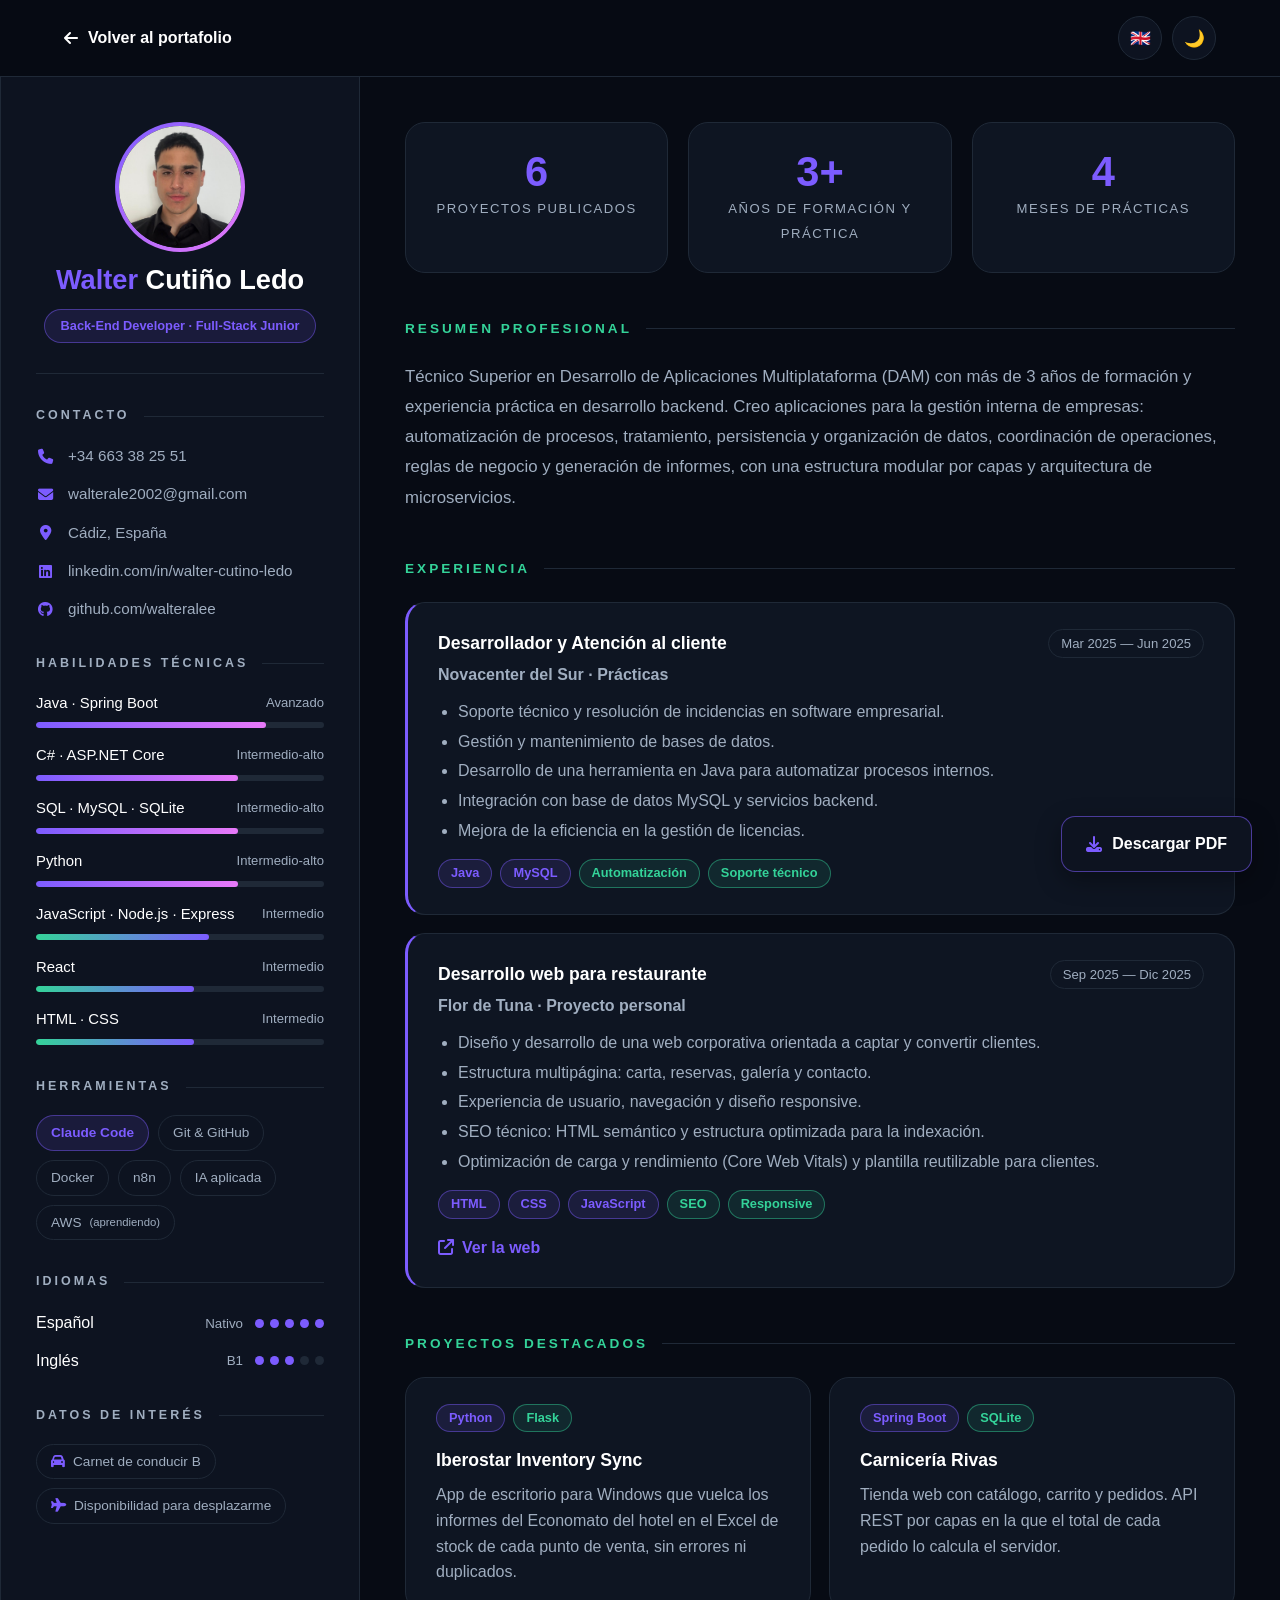
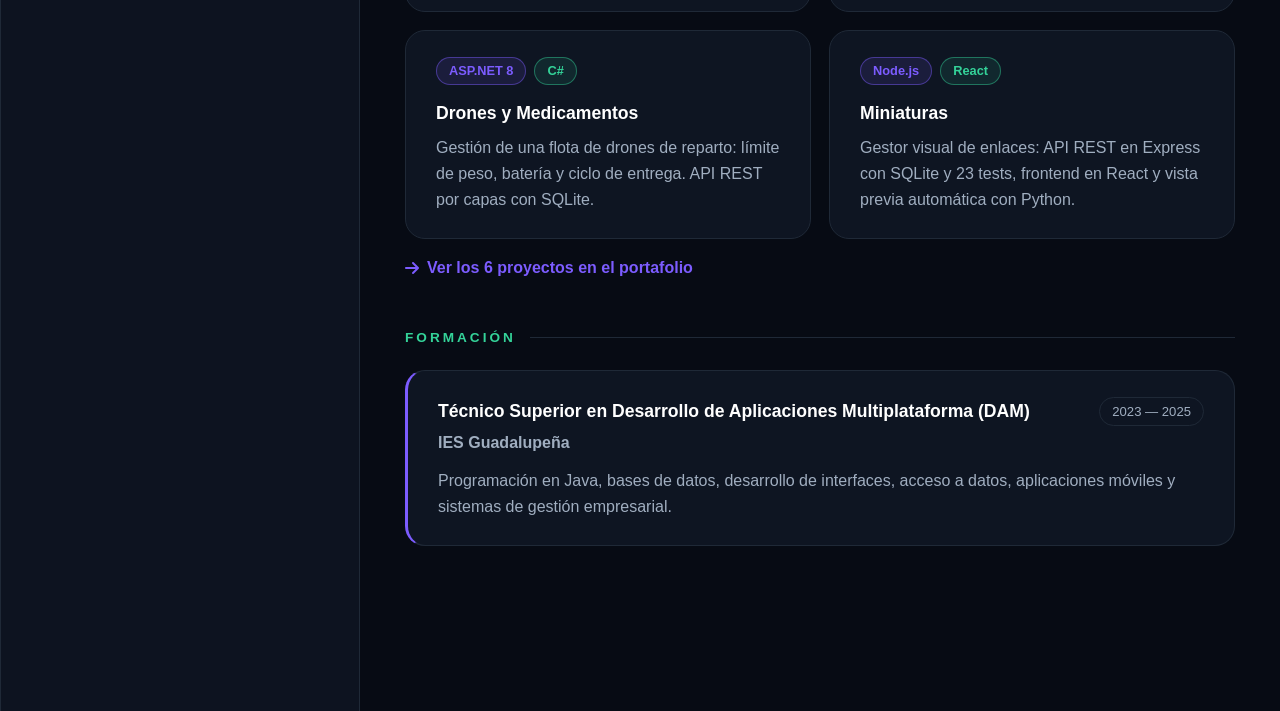
==== commit e40b7f3b: "CV: sin 'escalables' en el resumen, HTML·CSS al 55 % y herramientas reducidas con Claude Code destac" ====
--- a/cv.html
+++ b/cv.html
@@ -11,7 +11,7 @@
   <link rel="icon" type="image/png" href="imagenes/logo.png" />
 
   <!-- ?v=fecha: al cambiar los estilos o scripts se sube la fecha y los navegadores descargan la versión nueva -->
-  <link rel="stylesheet" href="css/cv.css?v=2026-10-29" />
+  <link rel="stylesheet" href="css/cv.css?v=2026-10-29b" />
 
   <link rel="stylesheet" href="https://cdnjs.cloudflare.com/ajax/libs/font-awesome/6.5.2/css/all.min.css" />
 </head>
@@ -131,7 +131,7 @@
             <div class="cv-barra-nivel"><span></span></div>
           </div>
 
-          <div class="cv-habilidad cv-habilidad-verde" style="--nivel: 65%">
+          <div class="cv-habilidad cv-habilidad-verde" style="--nivel: 55%">
             <div class="cv-habilidad-cabecera">
               <span>HTML · CSS</span>
               <span class="cv-nivel"><span class="es">Intermedio</span><span class="en">Intermediate</span></span>
@@ -146,18 +146,12 @@
         <h2 class="cv-titulo-lateral"><span class="es">Herramientas</span><span class="en">Tools</span></h2>
 
         <div class="cv-chips">
+          <!-- Claude Code es la herramienta principal: va la primera y destacada -->
+          <span class="cv-chip cv-chip-destacado">Claude Code</span>
           <span class="cv-chip">Git &amp; GitHub</span>
-          <span class="cv-chip">GitHub Actions</span>
           <span class="cv-chip">Docker</span>
-          <span class="cv-chip">Maven</span>
-          <span class="cv-chip">Swagger / OpenAPI</span>
-          <span class="cv-chip">JUnit</span>
-          <span class="cv-chip">xUnit</span>
-          <span class="cv-chip">pytest</span>
-          <span class="cv-chip">Postman</span>
           <span class="cv-chip">n8n</span>
-          <span class="cv-chip">Claude Code</span>
-          <span class="cv-chip"><span class="es">IA aplicada (Claude, ChatGPT)</span><span class="en">Applied AI (Claude, ChatGPT)</span></span>
+          <span class="cv-chip"><span class="es">IA aplicada</span><span class="en">Applied AI</span></span>
           <span class="cv-chip">AWS <small class="es">(aprendiendo)</small><small class="en">(learning)</small></span>
         </div>
       </section>
@@ -233,13 +227,13 @@
 
         <p class="cv-resumen es">
           Técnico Superior en Desarrollo de Aplicaciones Multiplataforma (DAM) con más de 3 años de formación y
-          experiencia práctica en desarrollo backend. Creo aplicaciones escalables para la gestión interna de empresas:
+          experiencia práctica en desarrollo backend. Creo aplicaciones para la gestión interna de empresas:
           automatización de procesos, tratamiento, persistencia y organización de datos, coordinación de operaciones,
           reglas de negocio y generación de informes, con una estructura modular por capas y arquitectura de microservicios.
         </p>
         <p class="cv-resumen en">
           Higher Technician in Multiplatform Application Development (DAM) with over 3 years of training and hands-on
-          experience in backend development. I build scalable applications for companies' internal management: process
+          experience in backend development. I build applications for companies' internal management: process
           automation, data handling, persistence and organisation, operations coordination, business rules and report
           generation, following a modular layered structure and a microservices architecture.
         </p>
--- a/css/cv.css
+++ b/css/cv.css
@@ -402,6 +402,23 @@
   color: var(--accent-text);
 }
 
+/* Herramienta principal (Claude Code): borde morado, como las etiquetas moradas del CV */
+.cv-chip-destacado {
+  border-color: rgba(124, 92, 255, 0.45);
+
+  background: rgba(124, 92, 255, 0.12);
+
+  color: var(--accent-text);
+
+  font-weight: 700;
+}
+
+body.light-mode .cv-chip-destacado {
+  border-color: var(--border-hover);
+
+  background: #eae4fb;
+}
+
 /* Idiomas con puntos */
 .cv-idiomas {
   display: flex;
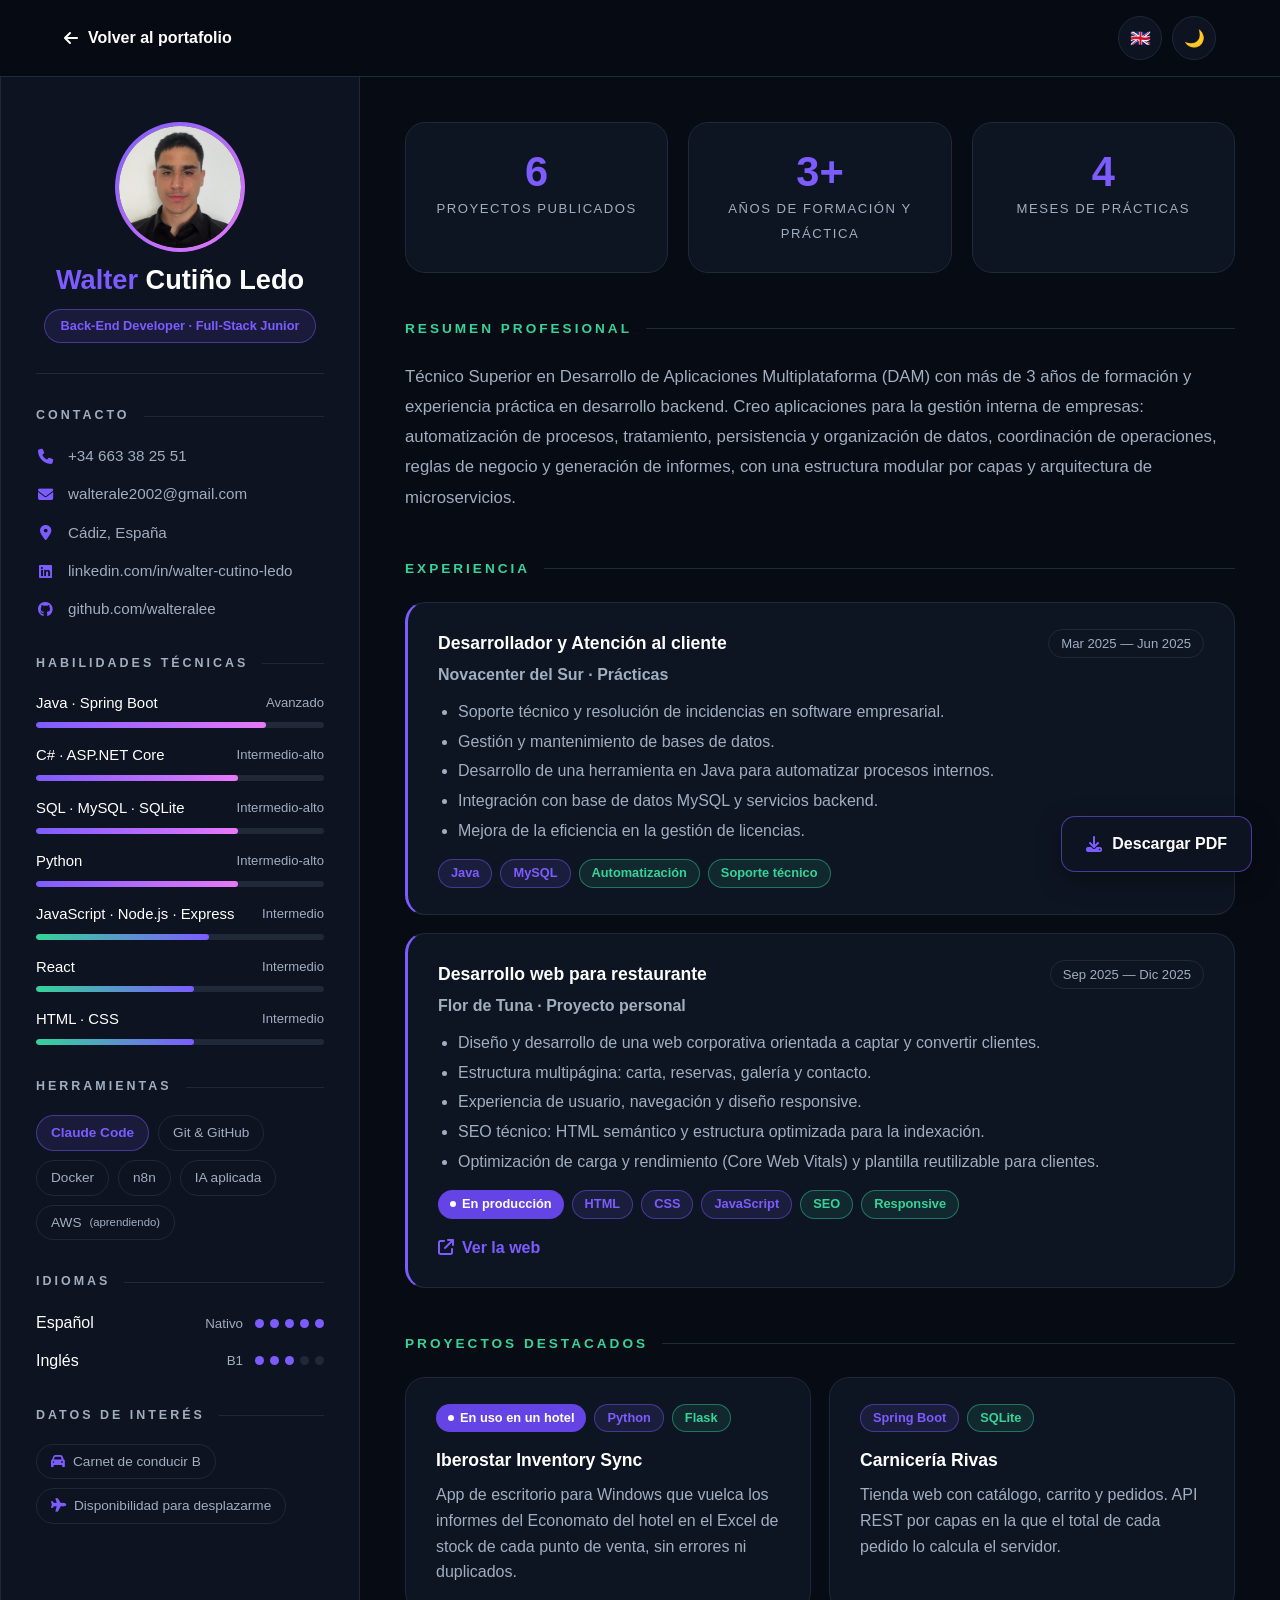
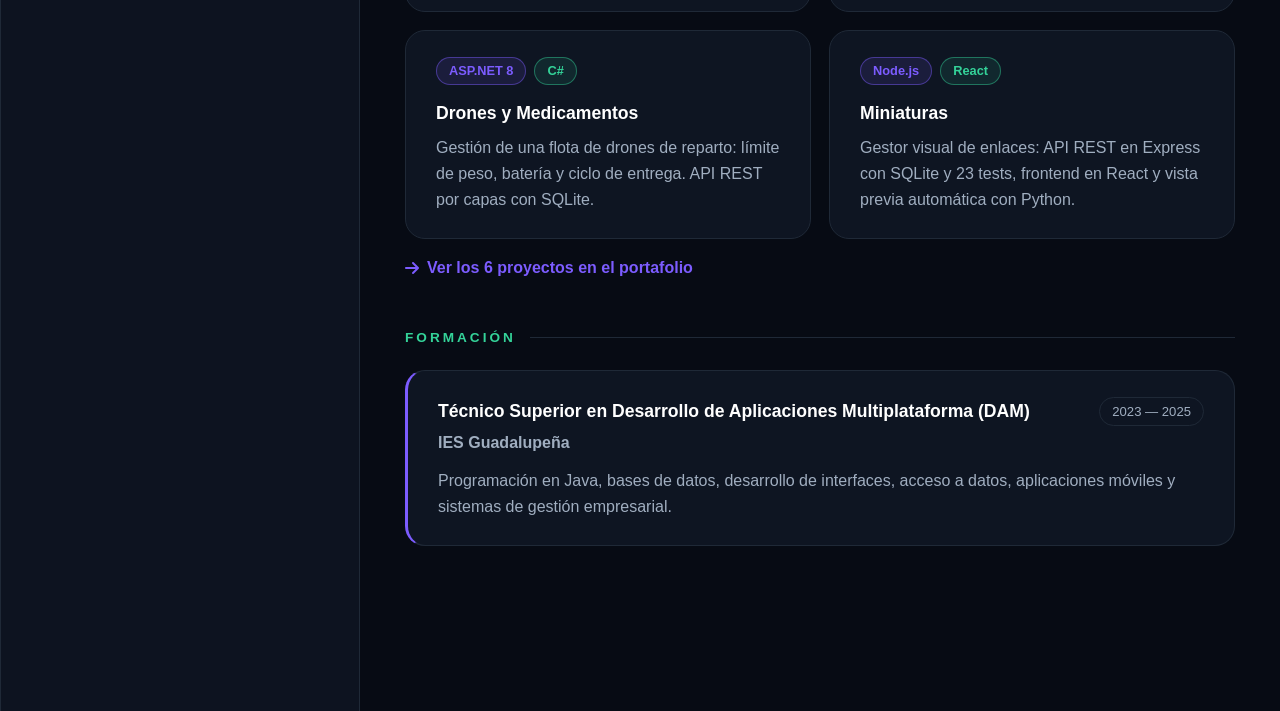
==== commit ddbb7270: "Retoques finales: etiquetas de tecnologías y distintivos en los proyectos, nuevas capturas de Miniat" ====
--- a/cv.html
+++ b/cv.html
@@ -8,10 +8,33 @@
 
   <title>CV · Walter Cutiño Ledo</title>
 
+  <!-- Descripción para buscadores. js/cv.js la cambia al inglés con data-en -->
+  <meta name="description"
+    content="CV online de Walter Alejandro Cutiño Ledo, Técnico Superior en DAM: Back-End Developer y Full-Stack Junior con Java, Spring Boot, C#, Python y SQL."
+    data-es="CV online de Walter Alejandro Cutiño Ledo, Técnico Superior en DAM: Back-End Developer y Full-Stack Junior con Java, Spring Boot, C#, Python y SQL."
+    data-en="Online résumé of Walter Alejandro Cutiño Ledo, Higher Technician in Multiplatform Application Development (DAM): Back-End Developer and Junior Full-Stack with Java, Spring Boot, C#, Python and SQL." />
+
+  <!-- Vista previa al compartir el enlace (LinkedIn, WhatsApp, X...) -->
+  <meta property="og:type" content="website" />
+  <meta property="og:site_name" content="Walter Cutiño · Portafolio" />
+  <meta property="og:title" content="CV · Walter Cutiño Ledo" />
+  <meta property="og:description" content="Back-End Developer y Full-Stack Junior. Técnico Superior en DAM con Java, Spring Boot, C#, Python y SQL." />
+  <meta property="og:url" content="https://walteralee.github.io/portafolio-software-walter-a/cv.html" />
+  <meta property="og:image" content="https://walteralee.github.io/portafolio-software-walter-a/imagenes/og-imagen.jpg" />
+  <meta property="og:image:width" content="1200" />
+  <meta property="og:image:height" content="630" />
+  <meta property="og:image:alt" content="Walter Alejandro Cutiño Ledo, Back-End Developer | Full-Stack Junior" />
+  <meta property="og:locale" content="es_ES" />
+  <meta property="og:locale:alternate" content="en_GB" />
+  <meta name="twitter:card" content="summary_large_image" />
+  <meta name="twitter:title" content="CV · Walter Cutiño Ledo" />
+  <meta name="twitter:description" content="Back-End Developer y Full-Stack Junior. Técnico Superior en DAM con Java, Spring Boot, C#, Python y SQL." />
+  <meta name="twitter:image" content="https://walteralee.github.io/portafolio-software-walter-a/imagenes/og-imagen.jpg" />
+
   <link rel="icon" type="image/png" href="imagenes/logo.png" />
 
   <!-- ?v=fecha: al cambiar los estilos o scripts se sube la fecha y los navegadores descargan la versión nueva -->
-  <link rel="stylesheet" href="css/cv.css?v=2026-10-29b" />
+  <link rel="stylesheet" href="css/cv.css?v=2026-10-30" />
 
   <link rel="stylesheet" href="https://cdnjs.cloudflare.com/ajax/libs/font-awesome/6.5.2/css/all.min.css" />
 </head>
@@ -322,6 +345,7 @@
           </ul>
 
           <div class="cv-etiquetas">
+            <span class="cv-distintivo"><span class="es">En producción</span><span class="en">Live</span></span>
             <span class="cv-etiqueta">HTML</span>
             <span class="cv-etiqueta">CSS</span>
             <span class="cv-etiqueta">JavaScript</span>
@@ -344,6 +368,7 @@
         <div class="cv-proyectos">
           <a class="cv-tarjeta cv-proyecto" href="https://github.com/walteralee/iberostar-inventory-sync" target="_blank" rel="noopener">
             <div class="cv-etiquetas">
+              <span class="cv-distintivo"><span class="es">En uso en un hotel</span><span class="en">In use at a hotel</span></span>
               <span class="cv-etiqueta">Python</span>
               <span class="cv-etiqueta cv-etiqueta-verde">Flask</span>
             </div>
@@ -429,7 +454,7 @@
     <i class="fas fa-download"></i> Download PDF
   </a>
 
-  <script src="js/cv.js?v=2026-10-29"></script>
+  <script src="js/cv.js?v=2026-10-30"></script>
 </body>
 
 </html>
--- a/css/cv.css
+++ b/css/cv.css
@@ -633,6 +633,37 @@
   font-weight: 700;
 }
 
+/* Distintivo relleno ("En producción", "En uso en un hotel"), como en el portafolio */
+.cv-distintivo {
+  display: inline-flex;
+
+  align-items: center;
+
+  gap: 6px;
+
+  padding: 3px 12px;
+
+  border-radius: 999px;
+
+  background: #6544e6;
+
+  color: #fff;
+
+  font-size: 0.8rem;
+  font-weight: 800;
+}
+
+.cv-distintivo::before {
+  content: "";
+
+  width: 6px;
+  height: 6px;
+
+  border-radius: 50%;
+
+  background: #fff;
+}
+
 .cv-etiqueta-verde {
   border-color: rgba(52, 211, 153, 0.45);
 
